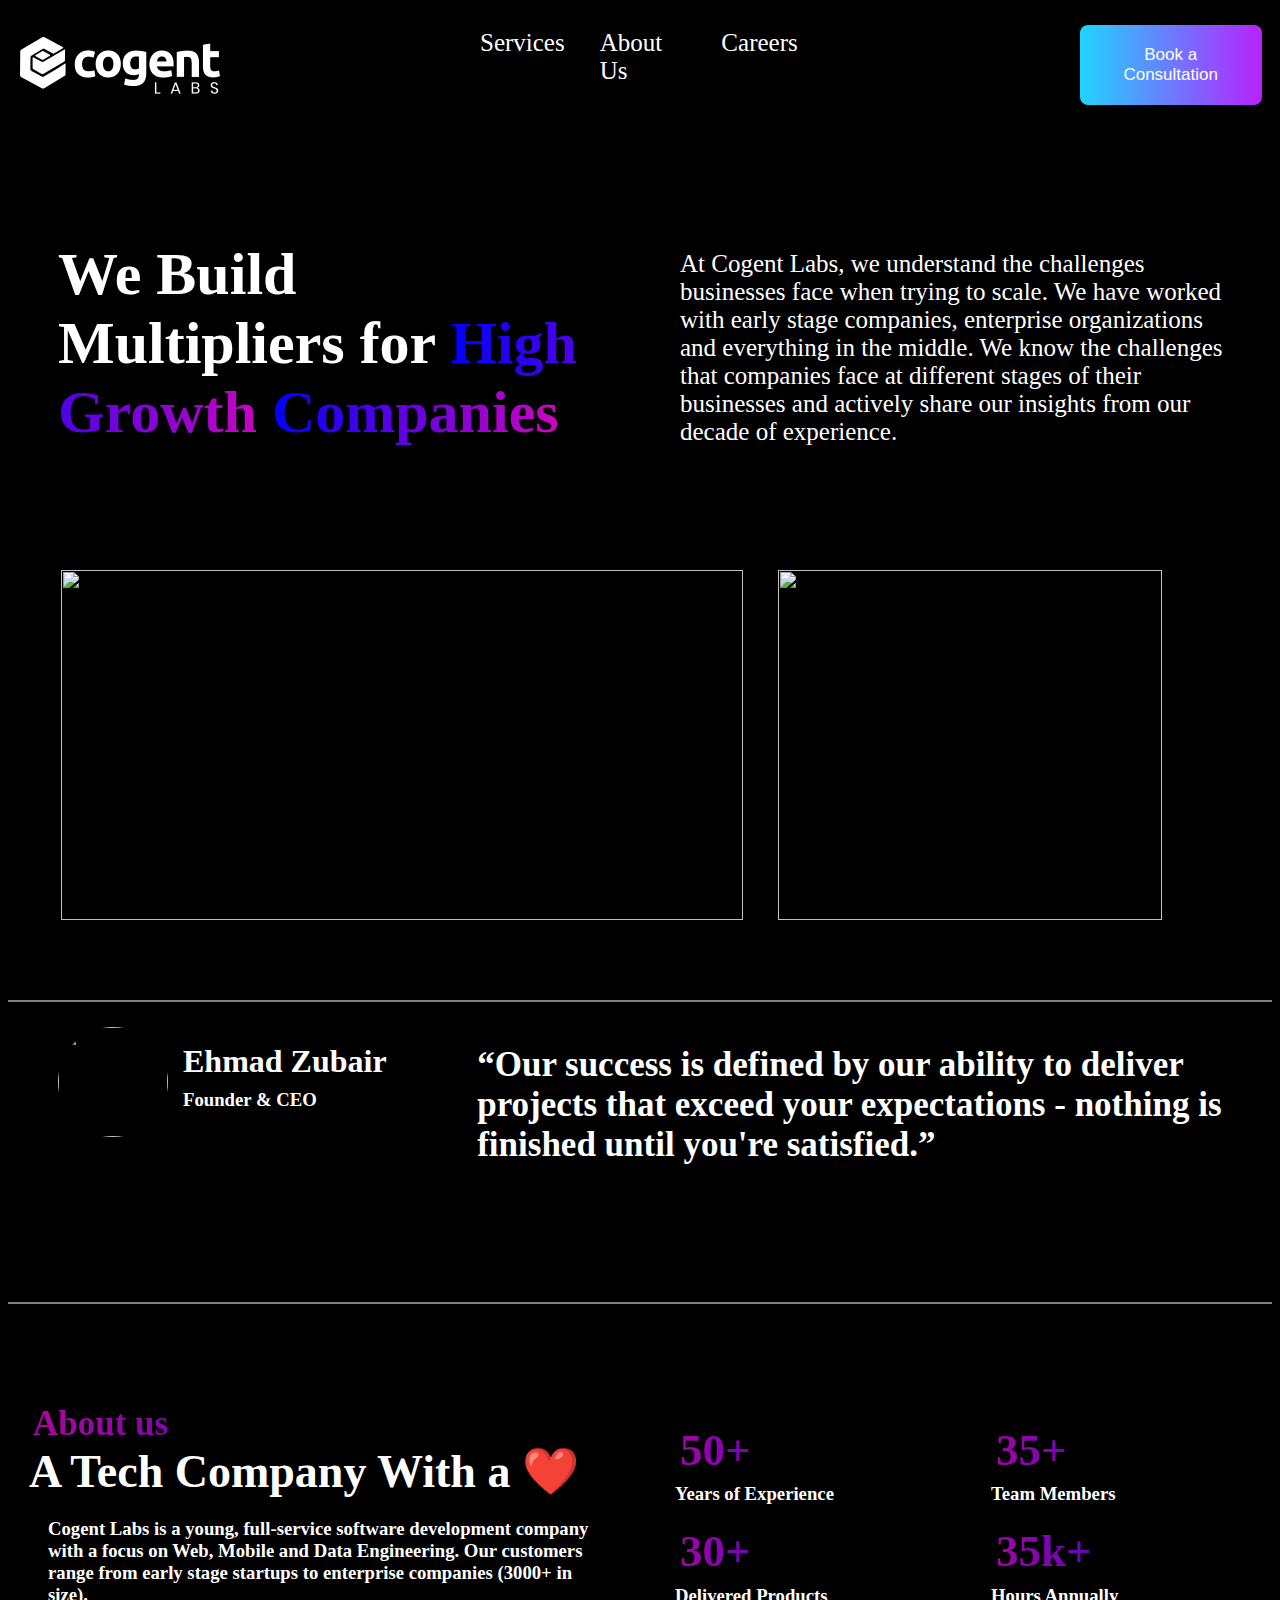
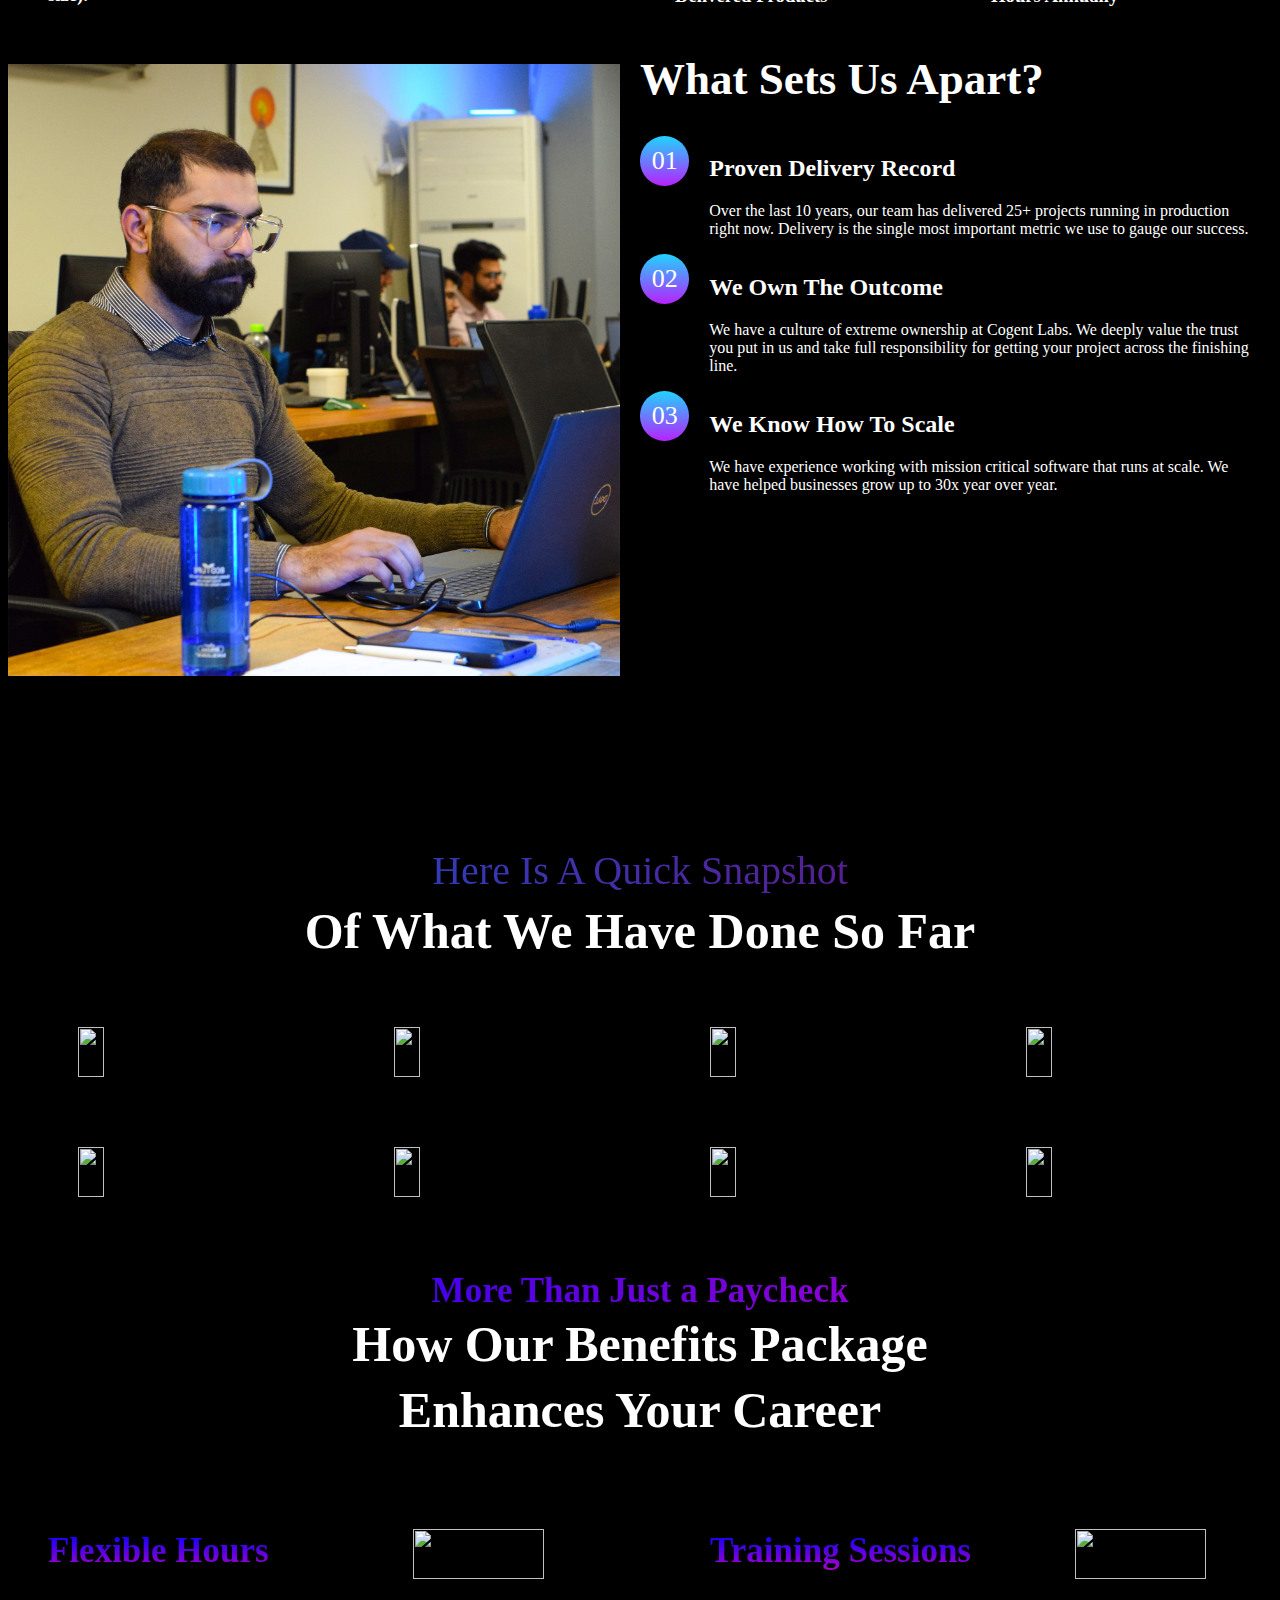
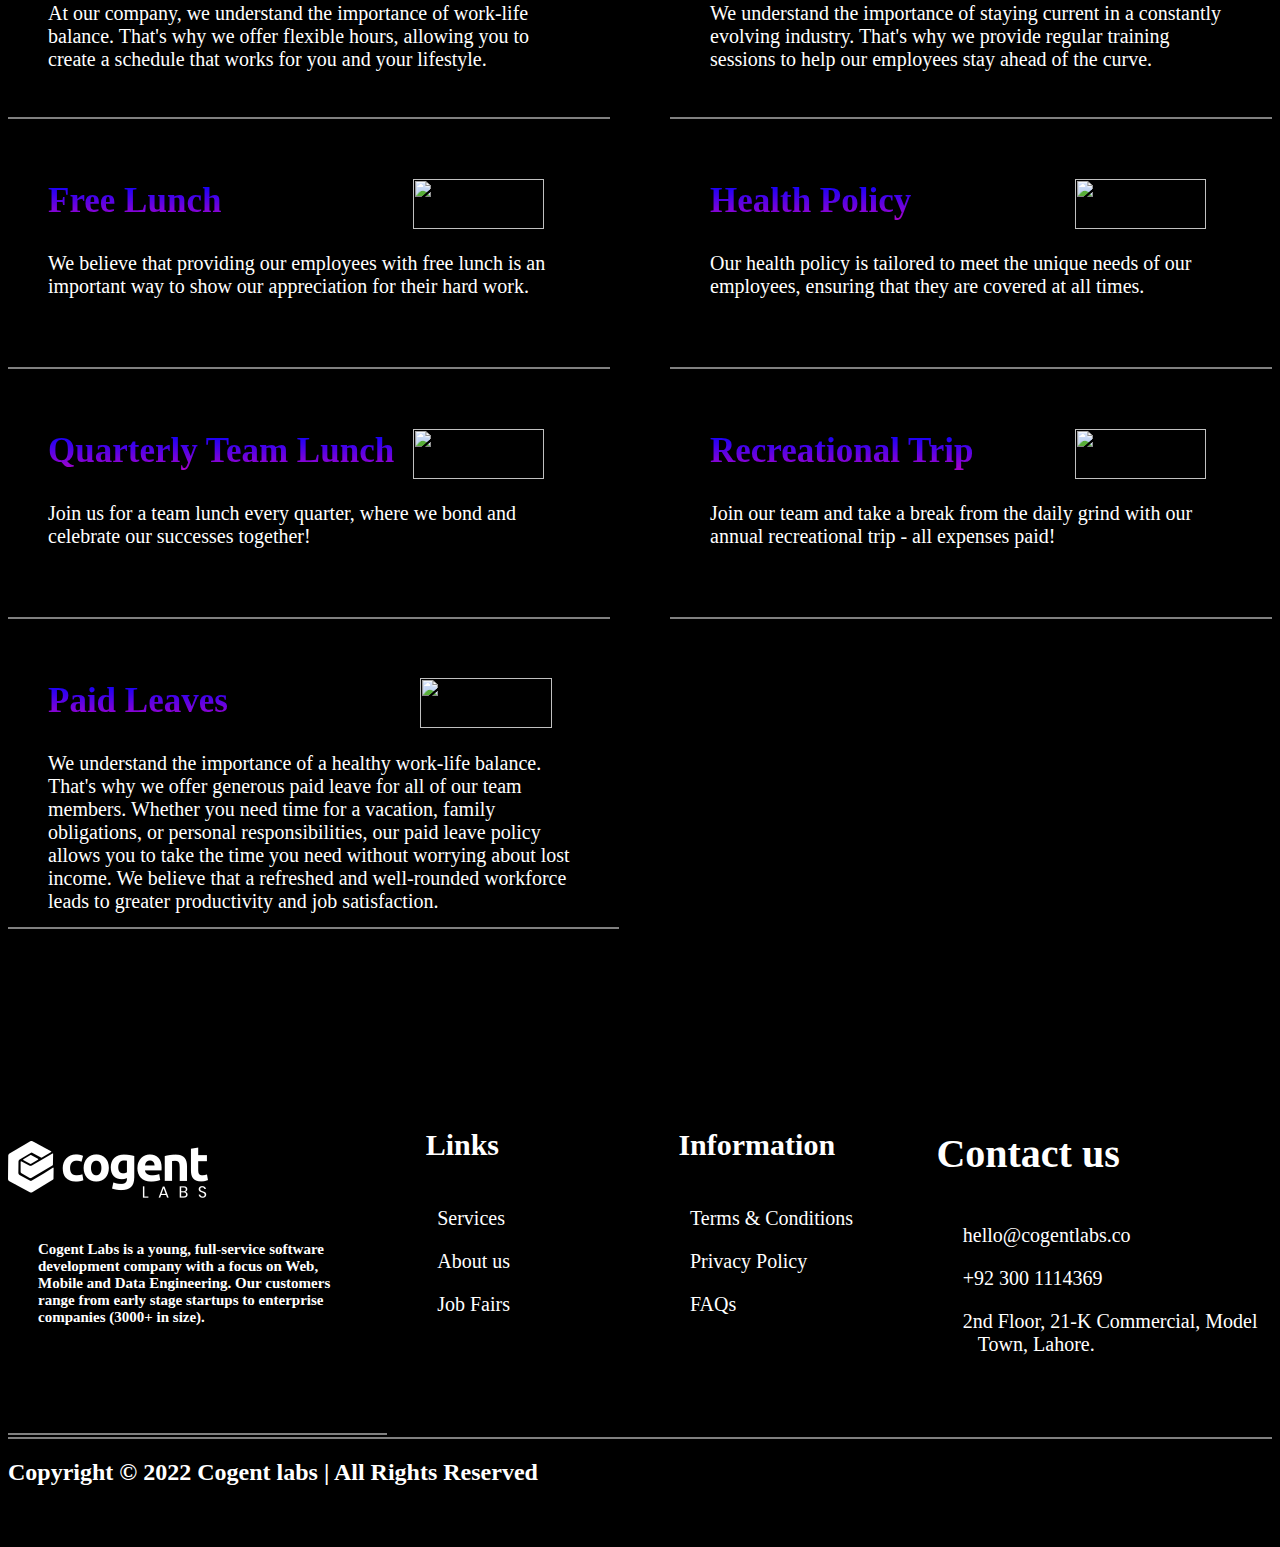
==== About Us.html @ a1be11cf "create rapo and modify files" ====
<html>
<head>
    <link rel="stylesheet" href="https://cdnjs.cloudflare.com/ajax/libs/font-awesome/6.5.2/css/all.min.css"
    integrity="sha512-SnH5WK+bZxgPHs44uWIX+LLJAJ9/2PkPKZ5QiAj6Ta86w+fsb2TkcmfRyVX3pBnMFcV7oQPJkl9QevSCWr3W6A=="
    crossorigin="anonymous" referrerpolicy="no-referrer" />
    <title>About Us</title>
    <link rel="stylesheet" href="About-Us.css">
</head>
<body>
    <header>
        <div class="container">
           <div class="logo">
              <img src="CogentLabs.png" alt="">
           </div>
           <ul>
              <li class="l1"><a href="Services.html">Services</a></li>
              <li class="l1">About Us</li>
              <li class="l1"><a href="careers.html">Careers</a></li>
           </ul>
           <button class="bu1">Book a Consultation</button>
        </div>
     </header>
     <div class="first-div">
        <div class="small-div"><h1>We Build Multipliers for <span>High Growth </span> <span>Companies</span> </h1></div>
        <div class="small-text">
            <p>At Cogent Labs, we understand the challenges businesses face when trying to scale. We have worked 
            with early stage companies, enterprise organizations and everything in the middle. We know the challenges that companies face at different stages of their businesses and actively share our insights from our decade of experience.
        </p>
        </div>
     </div>
     <div class="first-image">
      <div class="image-1">
         <img src="c:\Users\saba\Desktop\Umeeda Khtoon\Websites\Images\about-img-1.original.png" alt="">
      </div>
      <div class="image-2">
         <img src="c:\Users\saba\Desktop\Umeeda Khtoon\Websites\Images\about-img-2_tgrTd6J.original.png" alt="">
      </div>
     </div>
     <div class="next-div">
      <div class="next-image-dive">
         <div class="small-image">
      <img src="c:\Users\saba\Desktop\Umeeda Khtoon\Websites\Images\ceo-img.jpg" alt="">
         </div>
         <div class="side-text">
            <h1>Ehmad Zubair</h1> <br>
            <h3>Founder & CEO</h3>
         </div>
      </div>
      <div class="text-text">
         <h1>“Our success is defined by our ability to deliver projects that exceed your expectations - nothing is finished until you're satisfied.”</h1>
      </div>
     </div>
     <div class="main-heart">
      <div class="heart">
         <h2>About us</h2>
         <h1>A Tech Company With a ❤️</h1>
         <h3>Cogent Labs is a young, full-service software development
            company with a focus on Web, Mobile and Data Engineering.
            Our customers range from early stage startups to enterprise
            companies (3000+ in size). </h3>
      </div>
      <div class="counting">
         <h1>50+</h1>
         <h3>Years of Experience</h3>
         <h1>30+</h1>
         <h3>Delivered Products</h3>
      </div>
      <div class="text-counting">
         <h1>35+</h1>
         <h3>Team Members</h3>
         <h1>35k+</h1>
         <h3>Hours Annually</h3>
      </div>
   </div>
   <div class="image-contact">
      <div class="image">
         <img src="Untitled-1.original (1).jpg" alt="">
      </div>
      <div class="image-side">
         <h1>What Sets Us Apart?</h1>
         <div class="ol_list">
            <div class="wrapper">
               <div class="number">01</div>
               <div class="text">
                  <h2>Proven Delivery Record</h2>
                  <p>Over the last 10 years, our team has delivered 25+ projects running in production right now.
                     Delivery is the single most important metric we use to gauge our success.</p>
               </div>
            </div>
            <div class="wrapper">
               <div class="number">02</div>
               <div class="text">
                  <h2>We Own The Outcome</h2>
                  <p>We have a culture of extreme ownership at Cogent Labs. We deeply value the trust you put in us and
                     take full responsibility for getting your project across the finishing line.</p>
               </div>
            </div>
            <div class="wrapper">
               <div class="number">03</div>
               <div class="text">
                  <h2>We Know How To Scale</h2>
                  <p>We have experience working with mission critical software that runs at scale. We have helped
                     businesses grow up to 30x year over year.</p>
               </div>
            </div>
         </div>
      </div>
   </div>
   <div class="text-contact">
      <h2>Here Is A Quick Snapshot</h2>
      <h1>Of What We Have Done So Far</h1>
   </div>
   <div class="many-logos">
      <img src="c:\Users\saba\Desktop\Umeeda Khtoon\Websites\Images\unicef (1).svg" alt="">
      <img src="c:\Users\saba\Desktop\Umeeda Khtoon\Websites\Images\chughtaiLabs.png" alt="">
      <img src="c:\Users\saba\Desktop\Umeeda Khtoon\Websites\Images\sinecure.svg" alt="">
      <img src="c:\Users\saba\Desktop\Umeeda Khtoon\Websites\Images\USPS.svg" alt="">
   </div>
   <div class="many-logos">
      <img src="c:\Users\saba\Desktop\Umeeda Khtoon\Websites\Images\Trella.png" alt="">
      <img src="c:\Users\saba\Desktop\Umeeda Khtoon\Websites\Images\Blabble.svg" alt="">
      <img src="c:\Users\saba\Desktop\Umeeda Khtoon\Websites\Images\idems (1).png" alt="">
      <img src="c:\Users\saba\Desktop\Umeeda Khtoon\Websites\Images\wales.png" alt="">
   </div>
   <div class="text-container">
      <h2>More Than Just a Paycheck</h2>
      <h1>How Our Benefits Package</h1>
      <h1>Enhances Your Career</h1>
   </div>
   <div class="one-image">
      <div class="one">
         <h1>Flexible Hours
         <img src="c:\Users\saba\Desktop\Umeeda Khtoon\Websites\Images\Flexible-hours.svg" alt=""></h1>
         <p>At our company, we understand the importance of work-life balance. That's why we offer flexible hours, 
            allowing you to create a schedule that works for you and your lifestyle.</p>
      </div>
         <div class="two">
            <h1>Training Sessions
            <img src="c:\Users\saba\Desktop\Umeeda Khtoon\Websites\Images\sessions.svg" alt=""></h1>
            <p>We understand the importance of staying current in a constantly evolving industry. 
               That's why we provide regular training sessions to help our employees stay ahead of the curve.</p>
         </div>
      </div>
         <div class="two-images">
            <div class="one">
               <h1>Free Lunch
               <img src="c:\Users\saba\Desktop\Umeeda Khtoon\Websites\Images\Free-lunch.svg" alt=""></h1>
               <p>We believe that providing our employees with free lunch is an important way to show our appreciation for their hard work.</p>
            </div>
               <div class="two">
                  <h1>Health Policy
                  <img src="c:\Users\saba\Desktop\Umeeda Khtoon\Websites\Images\insurance.svg" alt=""></h1>
                  <p>Our health policy is tailored to meet the unique needs of our employees, ensuring that they are covered at all times.  </p>
               </div>
         </div>
   <div class="three-images">
      <div class="one">
         <h1>Quarterly Team Lunch
         <img src="c:\Users\saba\Desktop\Umeeda Khtoon\Websites\Images\team-lunch.svg" alt=""></h1>
         <p>Join us for a team lunch every quarter, where we bond and celebrate our successes together!</p>
      </div>
         <div class="two">
            <h1>Recreational Trip
            <img src="c:\Users\saba\Desktop\Umeeda Khtoon\Websites\Images\Recreational_Trip.svg" alt=""></h1>
            <p>Join our team and take a break from the daily grind with our annual recreational trip - all expenses paid!</p>
         </div>
   </div>
   <div class="four-images">
      <div class="m">
         <h1>Paid Leaves
         <img src="c:\Users\saba\Desktop\Umeeda Khtoon\Websites\Images\Paid-leaves.svg" alt=""></h1>
         <p>We understand the importance of a healthy work-life balance. That's why we offer generous paid leave for all of our team
             members. Whether you need time for a vacation, family obligations, or personal responsibilities, our paid leave policy allows
              you to take the time you need without worrying about lost income. We believe that a refreshed and well-rounded workforce leads to
               greater productivity and job satisfaction.</p>
      </div>
   </div>
   <footer>
      <div class="footer-container">
         <div class="logo">
            <img src="CogentLabs.png" alt="">
            <h2>Cogent Labs is a young, full-service software development company with a focus on Web, 
            Mobile and Data Engineering. Our customers range from early stage startups to enterprise companies (3000+ in size).</h2>
         </div>
         <div class="links">
            <ul>
               <li><h2>Links</h2></li>
               <li>Services</li>
               <li>About us</li>
               <li>Job Fairs</li>
            </ul>
         </div>
         <div class="Information">
            <ul>
               <li><h2>Information</h2></li>
               <li>Terms & Conditions</li>
               <li>Privacy Policy</li>
               <li>FAQs</li>
            </ul>
         </div>
   <div class="Contact-us">
      <ul>
         <li><h1>Contact us</h1> </li>
         <li><i class="fa-solid fa-envelope"></i>hello@cogentlabs.co</li>
         <li><i class="fa-solid fa-phone"></i>+92 300 1114369</li>
         <li><i class="fa-solid fa-location-dot"></i>2nd Floor, 21-K Commercial, Model <span>Town, Lahore.</span> </li>
      </ul>
   </div>
      </div>   
</footer>
   
      <div class="last">
         <h2>Copyright © 2022 Cogent labs | All Rights Reserved</h2>
         <h1>
         <i class="fa-brands fa-linkedin"></i>
         <i class="fa-brands fa-instagram"></i>
         <i class="fa-brands fa-facebook"></i>
      </h1>
      </div>
</body>
</html>
---- About-Us.css ----
body{
    background: black;
    color: white;
}
header{
    position: fixed;
    top: 0;
    left: 0;
    right: 0;
    background-color: black;
}
a{
    color: white;
    text-decoration: none;
}
.container{
    background:black;
    color: white;
    display: flex;
    gap: 220px;
    min-height: 90px;
    padding: 20px;
    width: 97%;
    align-items: center;
}
.container ul{
    display: flex;
    justify-content: center;
    gap:35px;
    font-size:25px;
    list-style: none;
     margin-top:8px;
}
.container ul li:hover{
background-image: linear-gradient(to left, rgb(207, 5, 190), blue);
background-clip: text;
-webkit-text-fill-color: transparent;
text-decoration: underline;
cursor: pointer;
position: relative;
}
.container .l1::after{
    content: "";
    width: 100%;
    min-height: 2px;
    position: absolute;
    left: 0;
    bottom: -4px;
}
 .bu1{
    width:15%;
    padding: 20px;
    margin-left: 5%;
    color: white;
    background: linear-gradient(90deg, #20D4FE 0%, #B722FF 100%);
    border-radius: 8px;
     border: none;
     font-size: 17px;
}
.first-div{
    width: 100%;
    height: 450px;
    background-color:black;
    display: flex;
    flex-direction: row;
    margin-top: 100px;
}
.small-div{
    width:50%;
    height: 300px;
    background-color: black;
    margin-top: 80px;
}
.small-text{
    width: 50%;
    height: 300px;
    background-color:black;
    margin-top: 80px;
}
.small-div h1{
    font-size: 60px;
    font-weight: 800;
    padding:20 50px;
}
.small-div span{
    background-image: linear-gradient(to left, rgb(207, 5, 190), blue);
background-clip: text;
-webkit-text-fill-color: transparent;
}
.small-text p{
    padding: 45 40px;
    font-size: 25px;
}
.first-image{
    width: 100%;
    height: 450px;
    background-color:black;
    display: flex;
    flex-direction: row;
    justify-content: space-around;
    border-bottom: 2px solid gray;
}
.image-1{
    width: 60%;
    height: 350px;
    background-color:black;
    padding: 20px;

}
.image-2{
    width: 40%;
    height: 350px;
    background-color:black;
    padding: 20px;
}
.image-1 img{
    width: 98%;
    height: 350px;
    margin-left: 33px;
}
.image-2 img{
    width: 90%;
    height: 350px;
}
.next-div{
    width: 100%;
    height: 300px;
    background-color: black;
    display: flex;
    flex-direction: row;
    border-bottom: 2px solid gray;
}
.next-image-dive{
    width: 30%;
    height: 250px;
    background-color: black;
    display: flex;
    flex-direction: row;
    padding: 5 50px;
}
.small-image{
    width: 110px;
    height: 110px;
    border-radius: 50%;
    background-color:black;
    margin-top: 20px;

}
.small-image img{
   width: 110px;
   height: 110px;
   border-radius: 50%;
}
.side-text{
    padding: 15px;
}
.side-text h3{
    margin-top: -15%;
    }
    .text-text{
        width: 70%;
        height: 250px;
        background-color:black;
    }
.text-text h1{
    font-size: 35px;
    font-weight: 600;
    padding: 20px;
}
.main-heart{
    display: flex;
    width: 100%;
    background-color:black ;
    min-height: 260px;
    margin-top: 100px;
}
.heart{
    width: 50%;
    min-height: 250px;
    background-color:black;
}
.heart h2{
    background-image: linear-gradient(to right, rgb(173, 5, 159), rgb(1, 1, 230));
     background-clip: text;  
    color: transparent;
    margin: 0 25px;
    font-size: 35px;
}
.heart h1{
    margin: 0 21px;
    font-size: 46px;
}
.heart h3{
    margin: 20 40px;
}
.counting{
    width: 25%;
    min-height: 250px;
    background-color: black;
}
.counting h1{
    background-image: linear-gradient(to right, rgb(173, 5, 159), rgb(1, 1, 230));
    background-clip: text;  
   color: transparent;
   font-size: 45px;
   margin: 0 20px;
   padding: 20px;
}
.counting h3{
    margin: 0 35px;
    margin-top: -4%;
}
.text-counting{
    width: 25%;
    min-height: 250px;
    background-color:black;
}
.text-counting h1{
    background-image: linear-gradient(to right, rgb(173, 5, 159), rgb(1, 1, 230));
    background-clip: text;  
   color: transparent;
   font-size: 45px;
   margin: 0 20px;
   padding: 20px;
}
.text-counting h3{
    margin: 0 35px;
    margin-top: -4%;
}
.image-contact{
    width: 100%;
    min-height:750px;
    background-color:black;
    display: flex;
    flex-direction: row;
}
.image{
    width: 50%;
    min-height: 400px;
    background-color:black;
}
.image-side{
    width: 50%;
    padding: 20px;
    background-color:black;
}
.image img{
    width: 100%;
    min-height: 300px;
    padding-left: 0;
    

}
.ol-list{
    width: 40px;
    min-height: 400px;
    border-radius: 50%;
    background-image: linear-gradient(to top, rgb(173, 5, 159), rgb(1, 165, 230));
    display: flex;
    
}
.number {
    width: 50px;
    height: 50px;
    background: linear-gradient(#20D4FE 0%, #B722FF 100%);
    font-size: 26px;
    border-radius: 50%;
    display: flex;
    justify-content: center;
    align-items: center;
}

.wrapper {
    display: flex;
    flex-direction: row;
    column-gap: 20px;
}
.text {
    width: 90%;
}
.image-side h1{
    font-size: 45px;
    margin-top: -5%;
}
.text-contact{
    width: 100%;
    height: 130px;
    background-color:black;
    text-align: center;
}
.text-contact h2{
    background-image: linear-gradient(to left, rgb(122, 4, 113), rgb(14, 85, 216));
    background-clip: text;  
   color: transparent;
   font-size: 40px;
   font-weight: 100;
}
.text-contact h1{
    font-size: 50px;
    margin-top: -2%;
}
.many-logos{
    width: 100%;
    height: 120px;
    background-color:black;
    display: flex;
    flex-direction: row;
    justify-content: 20px space-between;
}
.many-logos img{
    width: 15%;
    height: 50px;
    padding:20 70px;
    margin-top: 30px;
}
.text-container{
    width: 100%;
    height: 280px;
    background-color:black;
    display: flex;
    flex-direction: column;
    justify-content: center;
    text-align: center;
}
.text-container h1{
    margin-top: -2%;
    font-size: 50px;
}
.text-container h2{
    background-image: linear-gradient(to left, rgb(207, 5, 190), blue);
background-clip: text;
-webkit-text-fill-color: transparent;
   font-size: 35px;
}
.one-image{
    width: 100%;
    height: 250px;
    background: black;
    display: flex;
    justify-content: space-between;
    gap: 60px;
}
.one{
    width: 45%;
    height: 200px;
    background-color:black;
    justify-content: space-between;
    padding:10 40px;
    border-bottom: 2px solid gray;
}
.one img{
    width: 50%;
    height: 50px;
    margin-top: -8%;
    margin-left:70%;
}
.two{
    width: 45%;
    height: 200px;
    background-color:black;
   justify-content: space-between;
   padding:10 40px;
   border-bottom: 2px solid gray;
}
.two img,.m img{
    width: 50%;
    height: 50px;
    margin-top:-8%;
    margin-left:70%;
}
.one h1,.two h1,.m h1{
    background-image: linear-gradient(to top, rgb(207, 5, 190), blue);
    background-clip: text;
    -webkit-text-fill-color: transparent;
    font-size: 35px;
}
.one p,.two p,.m p{
    font-size: 20px;
}
.two-images{
    width: 100%;
    height: 250px;
    background: black;
    display: flex;
    justify-content: space-between;
    gap: 60px;
}
.three-images{
    width: 100%;
    height: 250px;
    background:black;
    display: flex;
    justify-content: space-between;
    gap: 60px;
}
.four-images{
    width: 100%;
    height: 280px;
    background:black;
    display: flex;
    justify-content: space-between;
    gap: 60px;
}
.m{
    width: 42%;
    height: 260px;
    background-color:black;
   justify-content: space-between;
   padding:10 40px;
   border-bottom: 2px solid gray;
}
.footer-container{
    width: 100%;
    height: 360px;
    background-color:black;
    display: flex;
    flex-direction: row;
    margin-top: 150px;
    border-bottom: 2px solid gray;
}
footer .logo{
    width: 30%;
    height: 293px;
    background-color:black;
    margin-top:5%;
    border-bottom: 2px solid gray;
}
.links{
    width: 20%;
    height: 350px;
    background-color: black;
}
.information{
    width: 20%;
    height: 350px;
    background-color: black;
}
.contact-us{
    width: 30%;
    height: 350px;
    background-color: black;
}
footer ul li{
    list-style: none;
    font-size: 20px;
    padding: 10px;
}
ul i{
    font-size:20px;
    padding: 10px;
}
ul span{
    margin-left: 35px;
}
ul h1{
    margin-left: -2%;
    font-weight: 800;
}
ul h2{
    margin-left: -6%;
    font-weight: 800;
}
footer .logo h2{
    font-size: 15px;
    padding: 30px;
}
.last{
    width: 100%;
    height: 100px;
    background-color:black;
    display: flex;
    flex-direction: row;
    justify-content: space-between;
}
.last i{
    font-size: 20px;
    padding: 15px;
    margin-left: -5%;
    background-image: linear-gradient(to right, rgb(173, 5, 159), rgb(1, 1, 230));
    background-clip: text;  
   color: transparent;
}
.last h2{
 display: flex;
}
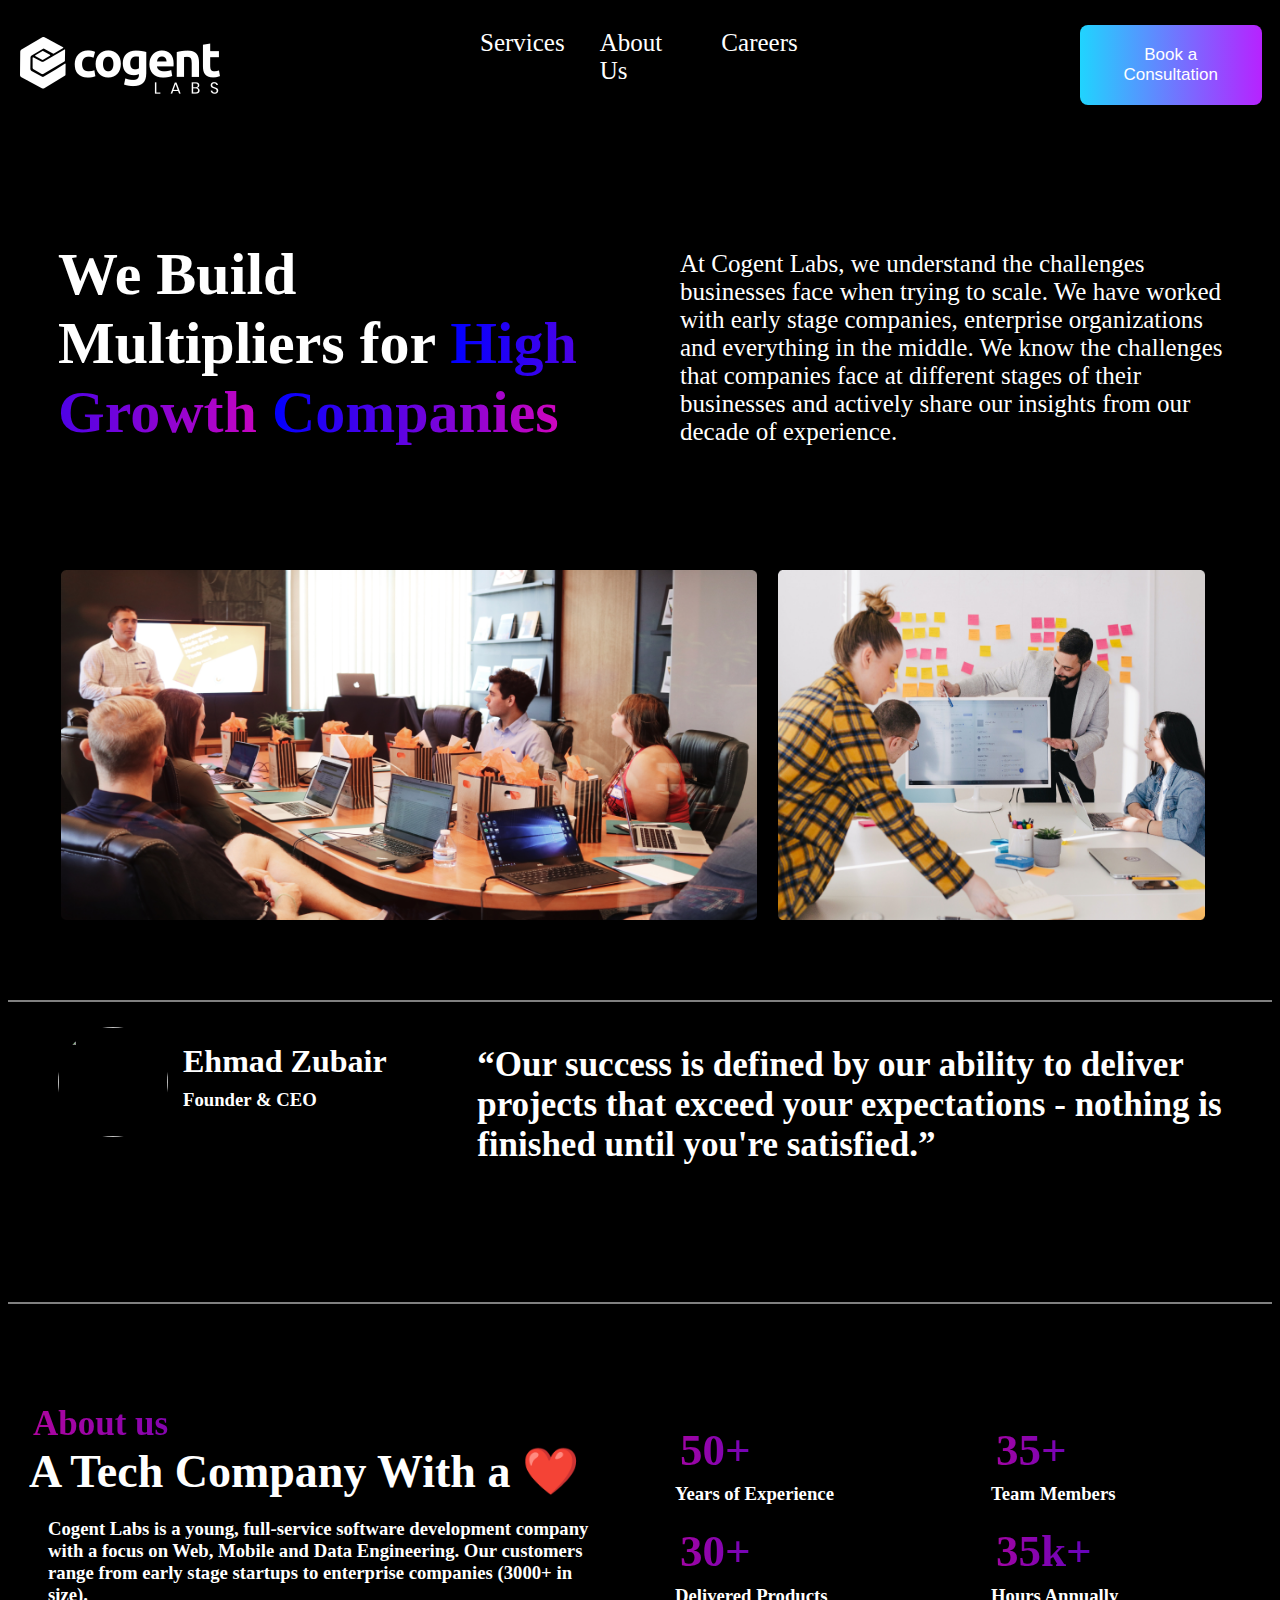
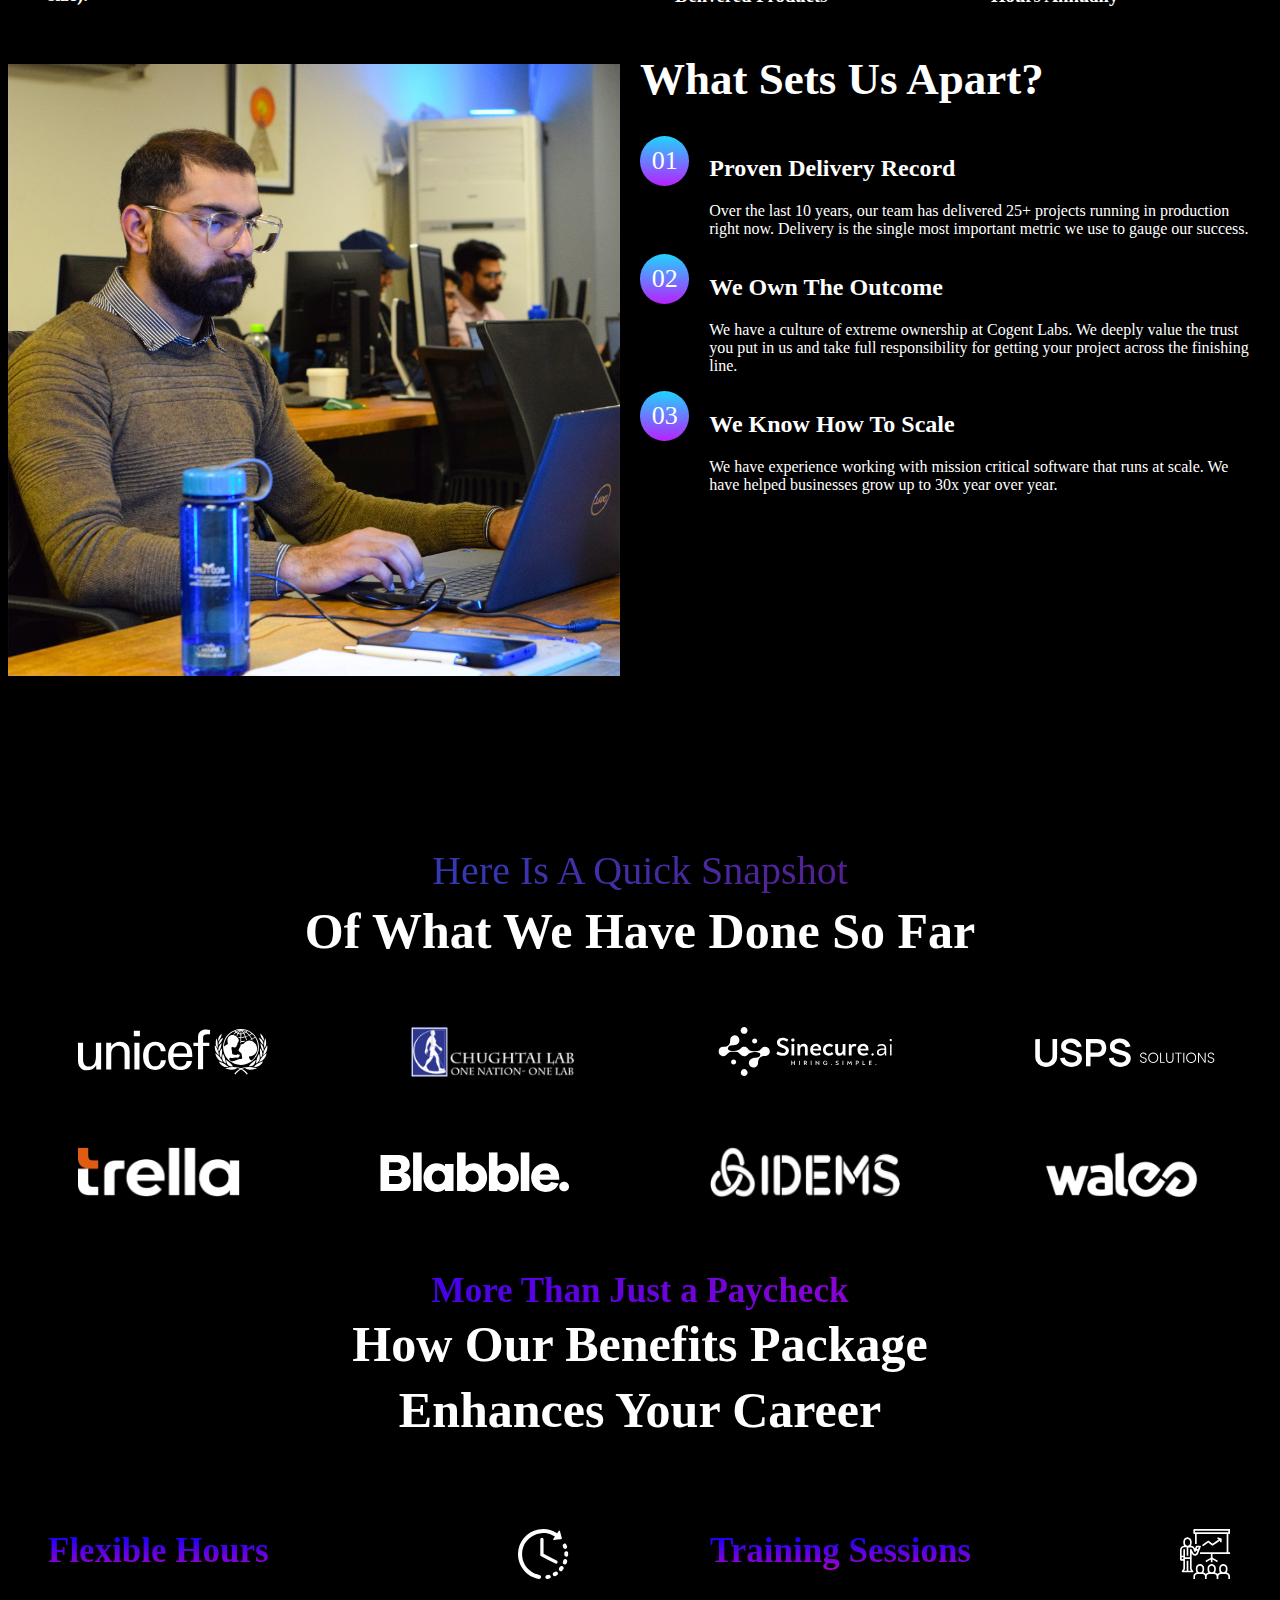
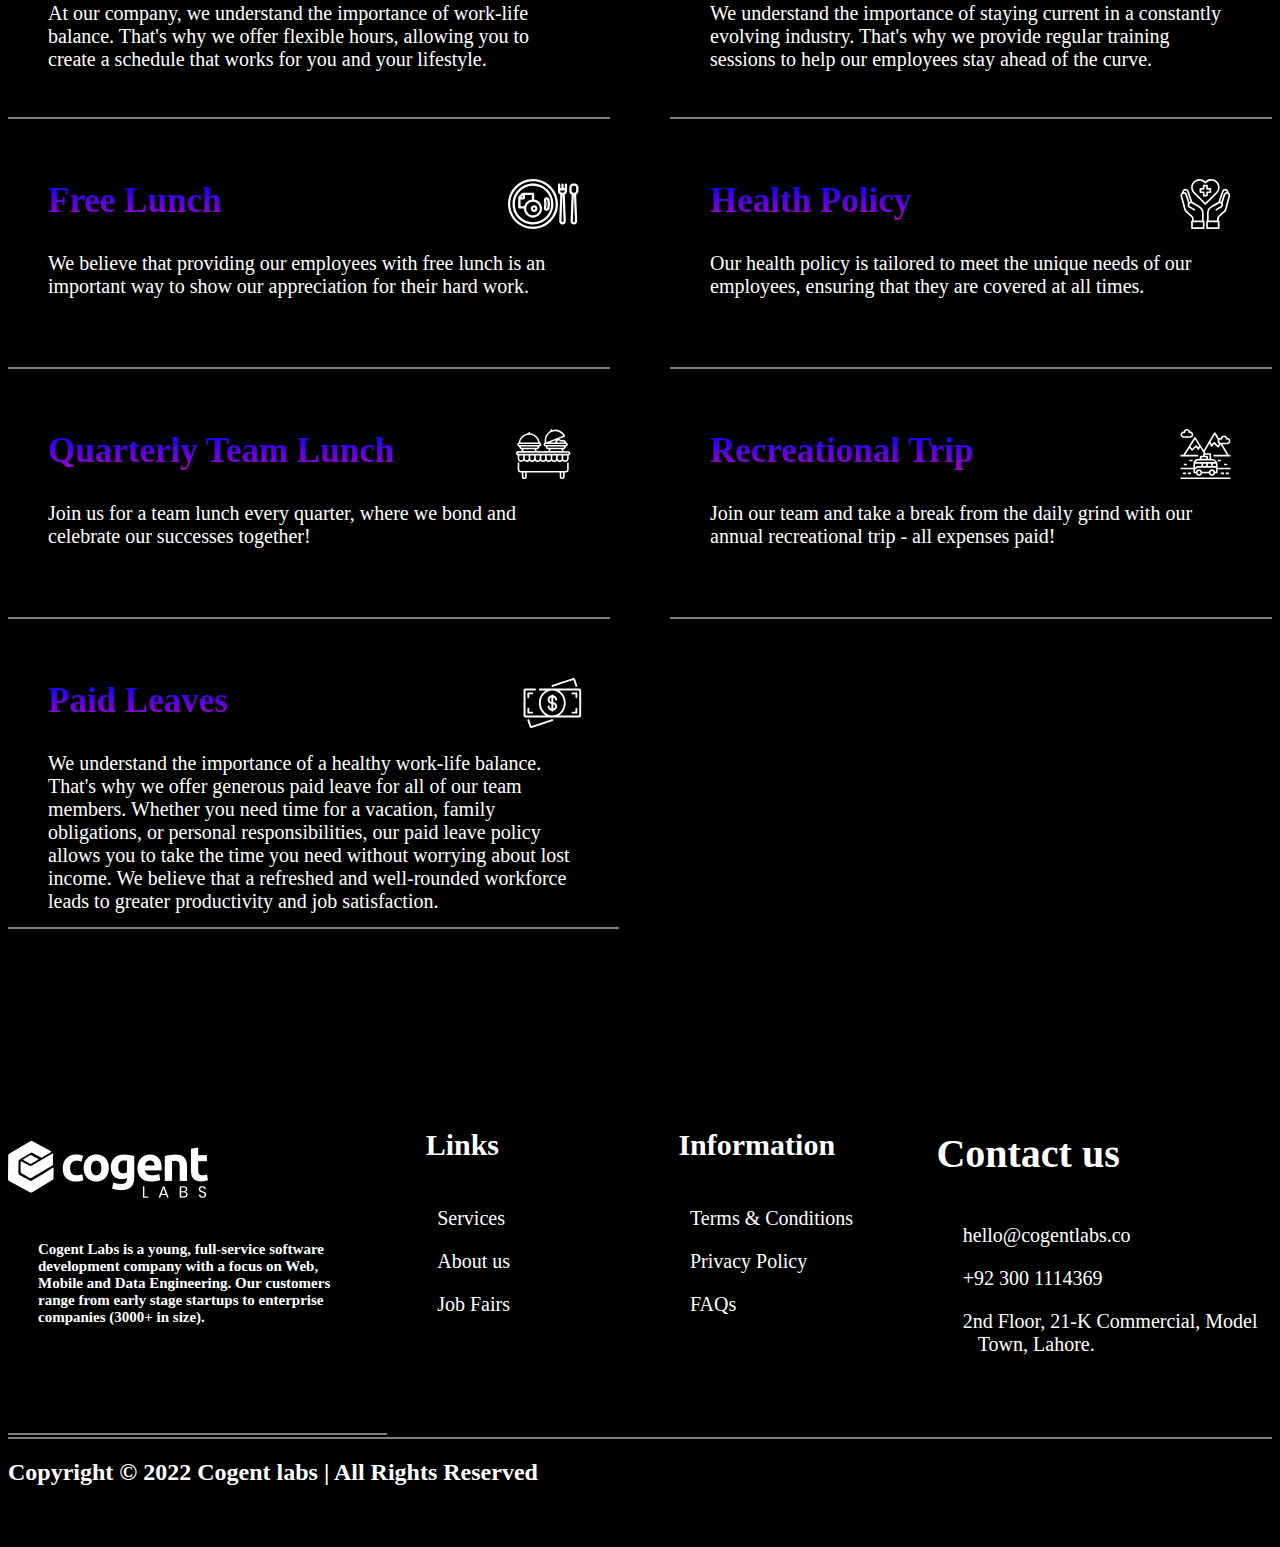
==== commit 63b69aad: "create rapo and modify files" ====
--- a/About Us.html
+++ b/About Us.html
@@ -30,16 +30,16 @@
      </div>
      <div class="first-image">
       <div class="image-1">
-         <img src="c:\Users\saba\Desktop\Umeeda Khtoon\Websites\Images\about-img-1.original.png" alt="">
+         <img src="about-img-1.original.png" alt="">
       </div>
       <div class="image-2">
-         <img src="c:\Users\saba\Desktop\Umeeda Khtoon\Websites\Images\about-img-2_tgrTd6J.original.png" alt="">
+         <img src="about-img-2_tgrTd6J.original.png" alt="">
       </div>
      </div>
      <div class="next-div">
       <div class="next-image-dive">
          <div class="small-image">
-      <img src="c:\Users\saba\Desktop\Umeeda Khtoon\Websites\Images\ceo-img.jpg" alt="">
+      <img src="ceo-img.jpg" alt="">
          </div>
          <div class="side-text">
             <h1>Ehmad Zubair</h1> <br>
@@ -111,16 +111,16 @@
       <h1>Of What We Have Done So Far</h1>
    </div>
    <div class="many-logos">
-      <img src="c:\Users\saba\Desktop\Umeeda Khtoon\Websites\Images\unicef (1).svg" alt="">
-      <img src="c:\Users\saba\Desktop\Umeeda Khtoon\Websites\Images\chughtaiLabs.png" alt="">
-      <img src="c:\Users\saba\Desktop\Umeeda Khtoon\Websites\Images\sinecure.svg" alt="">
-      <img src="c:\Users\saba\Desktop\Umeeda Khtoon\Websites\Images\USPS.svg" alt="">
+      <img src="unicef (1).svg" alt="">
+      <img src="chughtaiLabs.png" alt="">
+      <img src="sinecure.svg" alt="">
+      <img src="USPS.svg" alt="">
    </div>
    <div class="many-logos">
-      <img src="c:\Users\saba\Desktop\Umeeda Khtoon\Websites\Images\Trella.png" alt="">
-      <img src="c:\Users\saba\Desktop\Umeeda Khtoon\Websites\Images\Blabble.svg" alt="">
-      <img src="c:\Users\saba\Desktop\Umeeda Khtoon\Websites\Images\idems (1).png" alt="">
-      <img src="c:\Users\saba\Desktop\Umeeda Khtoon\Websites\Images\wales.png" alt="">
+      <img src="Trella.png" alt="">
+      <img src="Blabble.svg" alt="">
+      <img src="idems (1).png" alt="">
+      <img src="wales.png" alt="">
    </div>
    <div class="text-container">
       <h2>More Than Just a Paycheck</h2>
@@ -130,13 +130,13 @@
    <div class="one-image">
       <div class="one">
          <h1>Flexible Hours
-         <img src="c:\Users\saba\Desktop\Umeeda Khtoon\Websites\Images\Flexible-hours.svg" alt=""></h1>
+         <img src="Flexible-hours.svg" alt=""></h1>
          <p>At our company, we understand the importance of work-life balance. That's why we offer flexible hours, 
             allowing you to create a schedule that works for you and your lifestyle.</p>
       </div>
          <div class="two">
             <h1>Training Sessions
-            <img src="c:\Users\saba\Desktop\Umeeda Khtoon\Websites\Images\sessions.svg" alt=""></h1>
+            <img src="sessions.svg" alt=""></h1>
             <p>We understand the importance of staying current in a constantly evolving industry. 
                That's why we provide regular training sessions to help our employees stay ahead of the curve.</p>
          </div>
@@ -144,31 +144,31 @@
          <div class="two-images">
             <div class="one">
                <h1>Free Lunch
-               <img src="c:\Users\saba\Desktop\Umeeda Khtoon\Websites\Images\Free-lunch.svg" alt=""></h1>
+               <img src="Free-lunch.svg" alt=""></h1>
                <p>We believe that providing our employees with free lunch is an important way to show our appreciation for their hard work.</p>
             </div>
                <div class="two">
                   <h1>Health Policy
-                  <img src="c:\Users\saba\Desktop\Umeeda Khtoon\Websites\Images\insurance.svg" alt=""></h1>
+                  <img src="insurance.svg" alt=""></h1>
                   <p>Our health policy is tailored to meet the unique needs of our employees, ensuring that they are covered at all times.  </p>
                </div>
          </div>
    <div class="three-images">
       <div class="one">
          <h1>Quarterly Team Lunch
-         <img src="c:\Users\saba\Desktop\Umeeda Khtoon\Websites\Images\team-lunch.svg" alt=""></h1>
+         <img src="team-lunch.svg" alt=""></h1>
          <p>Join us for a team lunch every quarter, where we bond and celebrate our successes together!</p>
       </div>
          <div class="two">
             <h1>Recreational Trip
-            <img src="c:\Users\saba\Desktop\Umeeda Khtoon\Websites\Images\Recreational_Trip.svg" alt=""></h1>
+            <img src="Recreational_Trip.svg" alt=""></h1>
             <p>Join our team and take a break from the daily grind with our annual recreational trip - all expenses paid!</p>
          </div>
    </div>
    <div class="four-images">
       <div class="m">
          <h1>Paid Leaves
-         <img src="c:\Users\saba\Desktop\Umeeda Khtoon\Websites\Images\Paid-leaves.svg" alt=""></h1>
+         <img src="Paid-leaves.svg" alt=""></h1>
          <p>We understand the importance of a healthy work-life balance. That's why we offer generous paid leave for all of our team
              members. Whether you need time for a vacation, family obligations, or personal responsibilities, our paid leave policy allows
               you to take the time you need without worrying about lost income. We believe that a refreshed and well-rounded workforce leads to
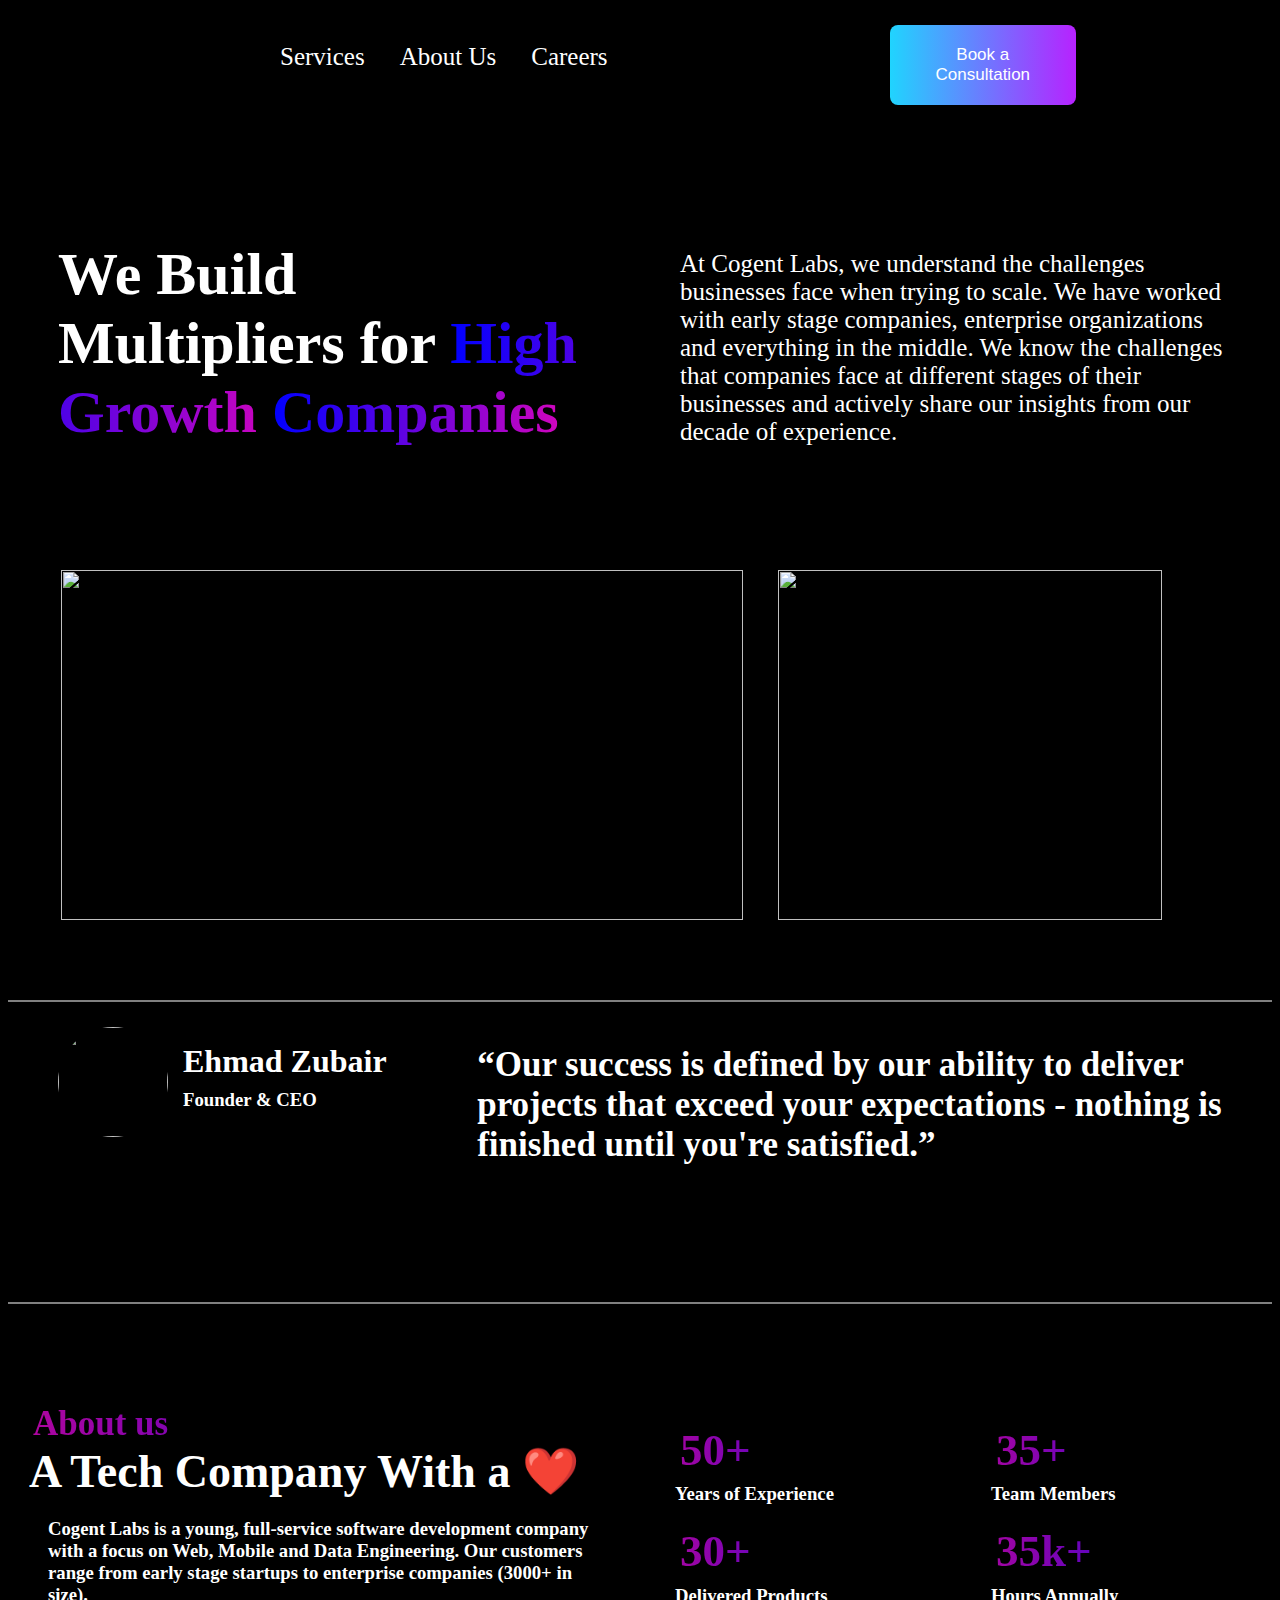
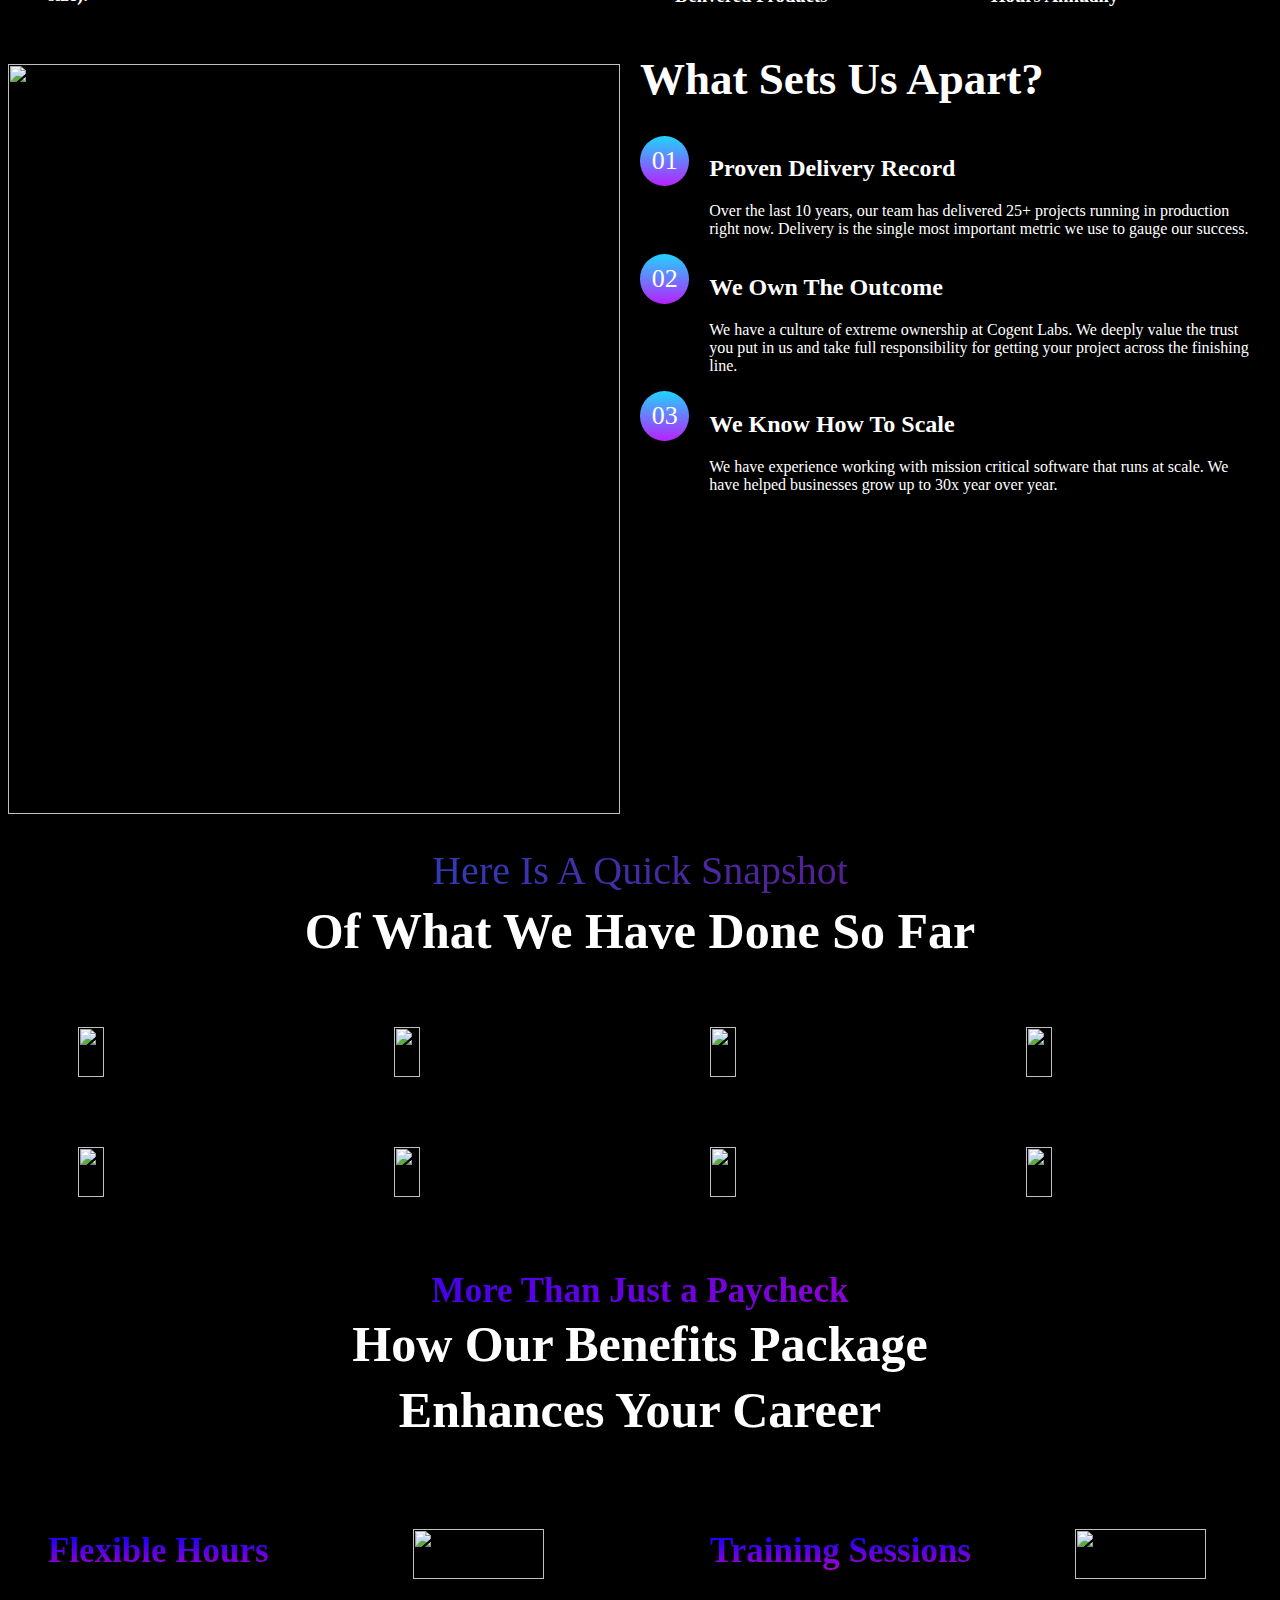
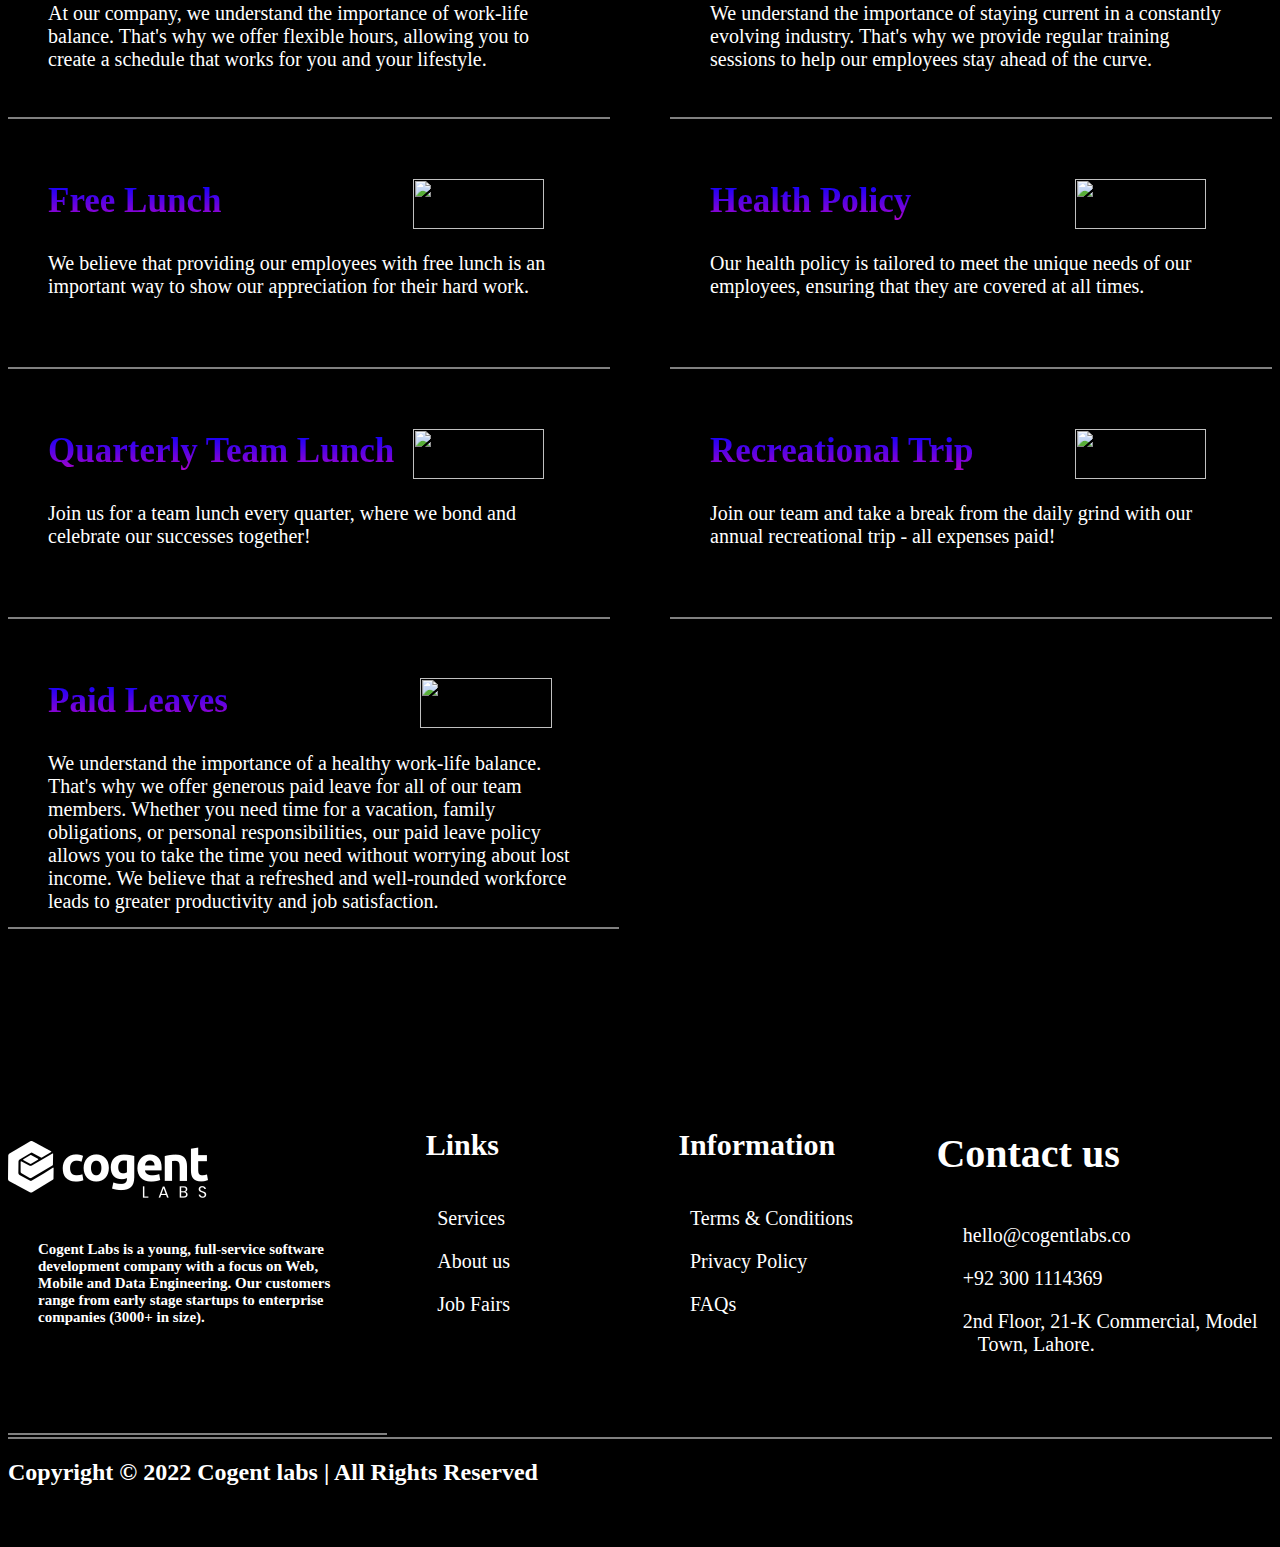
==== commit 6178cee8: "create rapo modify" ====
--- a/About Us.html
+++ b/About Us.html
@@ -10,7 +10,7 @@
     <header>
         <div class="container">
            <div class="logo">
-              <img src="CogentLabs.png" alt="">
+              <img src="c:\Users\saba\Desktop\Umeeda Khtoon\Websites\image\CogentLabs.png" alt="">
            </div>
            <ul>
               <li class="l1"><a href="Services.html">Services</a></li>
@@ -30,16 +30,16 @@
      </div>
      <div class="first-image">
       <div class="image-1">
-         <img src="about-img-1.original.png" alt="">
+         <img src="c:\Users\saba\Desktop\Umeeda Khtoon\Websites\image\about-img-1.original.png" alt="">
       </div>
       <div class="image-2">
-         <img src="about-img-2_tgrTd6J.original.png" alt="">
+         <img src="c:\Users\saba\Desktop\Umeeda Khtoon\Websites\image\about-img-2_tgrTd6J.original.png" alt="">
       </div>
      </div>
      <div class="next-div">
       <div class="next-image-dive">
          <div class="small-image">
-      <img src="ceo-img.jpg" alt="">
+      <img src="c:\Users\saba\Desktop\Umeeda Khtoon\Websites\image\ceo-img.jpg" alt="">
          </div>
          <div class="side-text">
             <h1>Ehmad Zubair</h1> <br>
@@ -74,7 +74,7 @@
    </div>
    <div class="image-contact">
       <div class="image">
-         <img src="Untitled-1.original (1).jpg" alt="">
+         <img src="c:\Users\saba\Desktop\Umeeda Khtoon\Websites\Images\Untitled-1.original (1).jpg" alt="">
       </div>
       <div class="image-side">
          <h1>What Sets Us Apart?</h1>
@@ -111,16 +111,16 @@
       <h1>Of What We Have Done So Far</h1>
    </div>
    <div class="many-logos">
-      <img src="unicef (1).svg" alt="">
-      <img src="chughtaiLabs.png" alt="">
-      <img src="sinecure.svg" alt="">
-      <img src="USPS.svg" alt="">
+      <img src="c:\Users\saba\Desktop\Umeeda Khtoon\Websites\image\unicef (1).svg" alt="">
+      <img src="c:\Users\saba\Desktop\Umeeda Khtoon\Websites\image\chughtaiLabs.png" alt="">
+      <img src="c:\Users\saba\Desktop\Umeeda Khtoon\Websites\image\sinecure.svg" alt="">
+      <img src="c:\Users\saba\Desktop\Umeeda Khtoon\Websites\image\USPS.svg" alt="">
    </div>
    <div class="many-logos">
-      <img src="Trella.png" alt="">
-      <img src="Blabble.svg" alt="">
-      <img src="idems (1).png" alt="">
-      <img src="wales.png" alt="">
+      <img src="c:\Users\saba\Desktop\Umeeda Khtoon\Websites\image\Trella.png" alt="">
+      <img src="c:\Users\saba\Desktop\Umeeda Khtoon\Websites\image\Blabble.svg" alt="">
+      <img src="c:\Users\saba\Desktop\Umeeda Khtoon\Websites\image\idems.png" alt="">
+      <img src="c:\Users\saba\Desktop\Umeeda Khtoon\Websites\image\wales.png" alt="">
    </div>
    <div class="text-container">
       <h2>More Than Just a Paycheck</h2>
@@ -130,13 +130,13 @@
    <div class="one-image">
       <div class="one">
          <h1>Flexible Hours
-         <img src="Flexible-hours.svg" alt=""></h1>
+         <img src="c:\Users\saba\Desktop\Umeeda Khtoon\Websites\image\Flexible-hours.svg" alt=""></h1>
          <p>At our company, we understand the importance of work-life balance. That's why we offer flexible hours, 
             allowing you to create a schedule that works for you and your lifestyle.</p>
       </div>
          <div class="two">
             <h1>Training Sessions
-            <img src="sessions.svg" alt=""></h1>
+            <img src="c:\Users\saba\Desktop\Umeeda Khtoon\Websites\image\sessions.svg" alt=""></h1>
             <p>We understand the importance of staying current in a constantly evolving industry. 
                That's why we provide regular training sessions to help our employees stay ahead of the curve.</p>
          </div>
@@ -144,31 +144,31 @@
          <div class="two-images">
             <div class="one">
                <h1>Free Lunch
-               <img src="Free-lunch.svg" alt=""></h1>
+               <img src="c:\Users\saba\Desktop\Umeeda Khtoon\Websites\image\Free-lunch.svg" alt=""></h1>
                <p>We believe that providing our employees with free lunch is an important way to show our appreciation for their hard work.</p>
             </div>
                <div class="two">
                   <h1>Health Policy
-                  <img src="insurance.svg" alt=""></h1>
+                  <img src="c:\Users\saba\Desktop\Umeeda Khtoon\Websites\image\insurance.svg" alt=""></h1>
                   <p>Our health policy is tailored to meet the unique needs of our employees, ensuring that they are covered at all times.  </p>
                </div>
          </div>
    <div class="three-images">
       <div class="one">
          <h1>Quarterly Team Lunch
-         <img src="team-lunch.svg" alt=""></h1>
+         <img src="c:\Users\saba\Desktop\Umeeda Khtoon\Websites\image\team-lunch.svg" alt=""></h1>
          <p>Join us for a team lunch every quarter, where we bond and celebrate our successes together!</p>
       </div>
          <div class="two">
             <h1>Recreational Trip
-            <img src="Recreational_Trip.svg" alt=""></h1>
+            <img src="c:\Users\saba\Desktop\Umeeda Khtoon\Websites\image\Recreational_Trip.svg" alt=""></h1>
             <p>Join our team and take a break from the daily grind with our annual recreational trip - all expenses paid!</p>
          </div>
    </div>
    <div class="four-images">
       <div class="m">
          <h1>Paid Leaves
-         <img src="Paid-leaves.svg" alt=""></h1>
+         <img src="c:\Users\saba\Desktop\Umeeda Khtoon\Websites\image\Paid-leaves.svg" alt=""></h1>
          <p>We understand the importance of a healthy work-life balance. That's why we offer generous paid leave for all of our team
              members. Whether you need time for a vacation, family obligations, or personal responsibilities, our paid leave policy allows
               you to take the time you need without worrying about lost income. We believe that a refreshed and well-rounded workforce leads to
